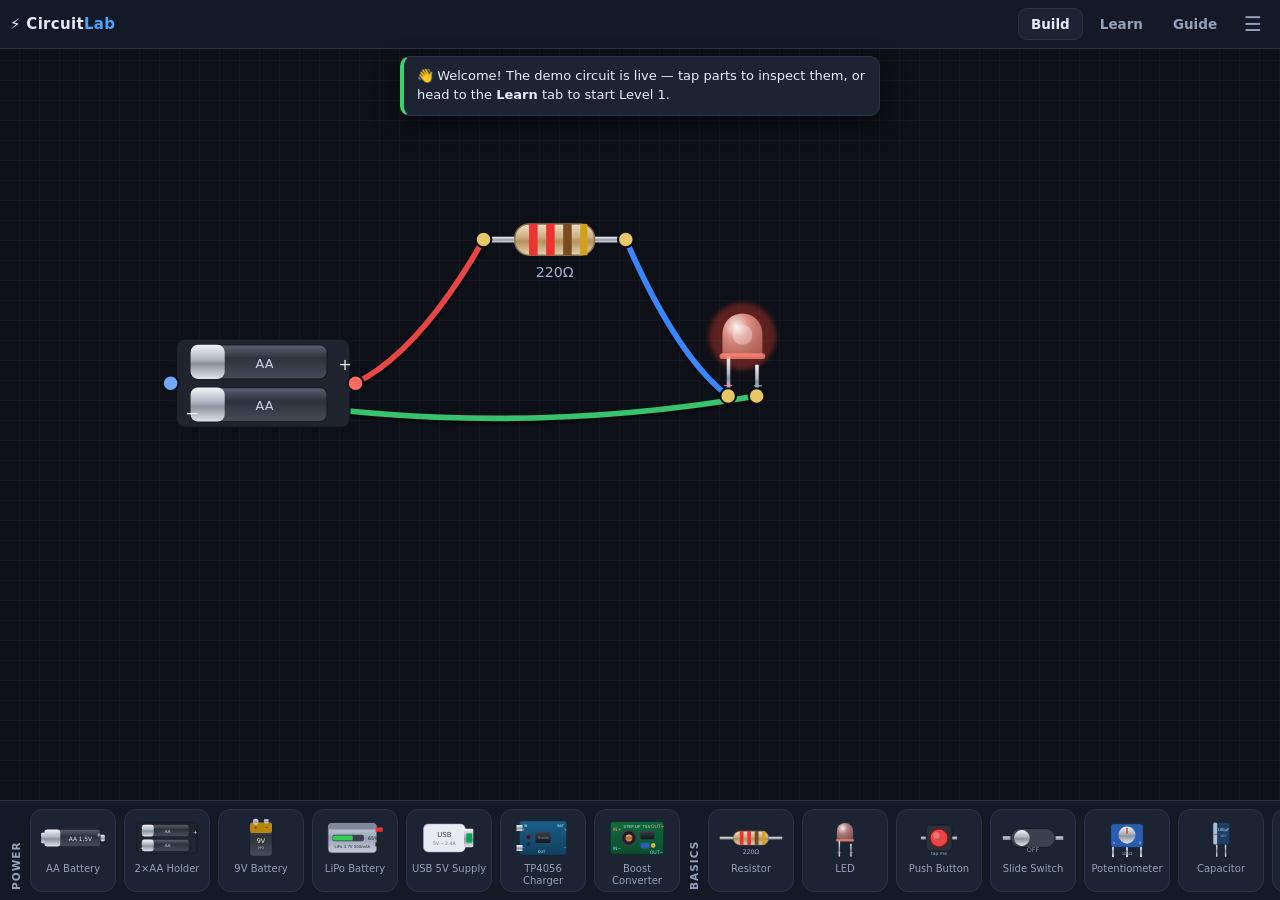
==== circuit-lab/index.html @ bd7e34fb "Add Circuit Lab: offline circuit-building PWA with real simulation and Arduino-C coding A completely" ====
<!DOCTYPE html>
<html lang="en">
<head>
<meta charset="UTF-8">
<meta name="viewport" content="width=device-width, initial-scale=1.0, maximum-scale=1.0, user-scalable=no, viewport-fit=cover">
<title>Circuit Lab — build, learn, code</title>
<meta name="description" content="Realistic circuit building sandbox with real Arduino-C coding for ESP32 & Arduino, lessons and levels. Works offline.">
<meta name="theme-color" content="#0d1017">
<link rel="manifest" href="manifest.webmanifest">
<link rel="icon" href="icon.svg" type="image/svg+xml">
<link rel="apple-touch-icon" href="icon.svg">
<style>
:root{
  --bg:#0d1017; --bg2:#141926; --bg3:#1c2333; --line:#2a3247;
  --fg:#e6ecf7; --fg2:#93a1ba; --acc:#4da3ff; --ok:#3ecf72; --warn:#f4b53f; --bad:#ff5c5c;
  --safe-b: env(safe-area-inset-bottom, 0px);
}
*{ box-sizing:border-box; -webkit-tap-highlight-color:transparent; }
html,body{ height:100%; margin:0; overflow:hidden; background:var(--bg); color:var(--fg);
  font-family:system-ui,-apple-system,'Segoe UI',Roboto,sans-serif; overscroll-behavior:none; }
button{ font:inherit; color:inherit; }

/* ---------- header ---------- */
header{ display:flex; align-items:center; gap:6px; padding:8px 10px; padding-top:calc(8px + env(safe-area-inset-top,0px));
  background:var(--bg2); border-bottom:1px solid var(--line); position:relative; z-index:30; }
.logo{ font-weight:800; font-size:15px; letter-spacing:.3px; white-space:nowrap; }
.logo span{ color:var(--acc); }
.tabs{ display:flex; gap:4px; margin-left:auto; }
.tab{ background:none; border:1px solid transparent; color:var(--fg2); padding:7px 12px; border-radius:9px; cursor:pointer; font-size:13.5px; font-weight:600; }
.tab.active{ background:var(--bg3); color:var(--fg); border-color:var(--line); }
#menuBtn{ background:none; border:none; font-size:20px; padding:4px 8px; cursor:pointer; color:var(--fg2); }
#menu{ display:none; position:absolute; right:8px; top:100%; background:var(--bg3); border:1px solid var(--line);
  border-radius:12px; padding:6px; flex-direction:column; min-width:190px; box-shadow:0 12px 30px #0009; }
#menu.open{ display:flex; }
#menu button{ background:none; border:none; text-align:left; padding:11px 12px; border-radius:8px; cursor:pointer; font-size:14px; }
#menu button:active{ background:var(--bg2); }

/* ---------- build view ---------- */
main{ position:fixed; inset:0; top:49px; display:flex; flex-direction:column; }
#view-build{ }
#canvasWrap{ flex:1; position:relative; min-height:0; }
#canvas{ width:100%; height:100%; display:block; touch-action:none;
  background:
    radial-gradient(circle at 0 0, transparent 0, transparent 100%),
    repeating-linear-gradient(0deg,transparent 0 19px, #ffffff08 19px 20px),
    repeating-linear-gradient(90deg,transparent 0 19px, #ffffff08 19px 20px),
    var(--bg); }
.part{ cursor:grab; }
.wire .whit{ fill:none; stroke:transparent; stroke-width:16; }
.wire .wvis{ fill:none; stroke-width:4; stroke-linecap:round; filter:drop-shadow(0 2px 1px #0007); }
.rubber{ fill:none; stroke:var(--acc); stroke-width:3; stroke-dasharray:7 5; pointer-events:none; }
.tdot{ stroke:#0d1017; stroke-width:1.5; }
.tdot.tpos{ fill:#ff6b5e; } .tdot.tneg{ fill:#6ea8ff; } .tdot.tsig{ fill:#e8c766; }
.tdot.hot{ animation:pulse 0.8s infinite alternate; }
.tdot.src{ fill:#fff; stroke:var(--acc); stroke-width:3; }
@keyframes pulse{ from{ r:5.5; } to{ r:9; } }
#levelChip{ position:absolute; top:10px; left:10px; display:none; align-items:center; gap:6px;
  background:var(--bg3); border:1px solid var(--line); padding:7px 12px; border-radius:999px; font-size:12.5px; font-weight:600; cursor:pointer; box-shadow:0 4px 14px #0007; }

/* selection panel */
#panel{ display:none; background:var(--bg2); border-top:1px solid var(--line); padding:8px 10px; }
#panel.open{ display:block; }
.prow{ display:flex; align-items:center; gap:8px; flex-wrap:wrap; }
.prow.props{ margin-top:6px; }
.prow b{ font-size:14px; }
.reads{ font-size:12px; color:var(--fg2); font-variant-numeric:tabular-nums; }
.spacer{ flex:1; }
.btn{ background:var(--bg3); border:1px solid var(--line); border-radius:9px; padding:8px 12px; cursor:pointer; font-size:13px; font-weight:600; }
.btn:active{ transform:translateY(1px); }
.btn.accent{ background:#17395e; border-color:#265a8f; }
.btn.danger{ background:#3d1a1f; border-color:#6e2a33; }
.btn.ok{ background:#143d26; border-color:#25693f; }
.btn.active{ background:var(--acc); color:#04121f; }
label{ display:flex; align-items:center; gap:6px; font-size:13px; color:var(--fg2); }
label.grow{ flex:1; min-width:150px; }
label.grow input[type=range]{ flex:1; }
select,input[type=range]{ accent-color:var(--acc); background:var(--bg3); color:var(--fg); border:1px solid var(--line); border-radius:8px; padding:6px; font-size:13px; }

/* parts tray */
#tray{ display:flex; gap:8px; overflow-x:auto; padding:8px 10px calc(8px + var(--safe-b)); background:var(--bg2);
  border-top:1px solid var(--line); align-items:stretch; scrollbar-width:thin; }
.traycat{ display:flex; align-items:center; color:var(--fg2); font-size:10.5px; font-weight:700; text-transform:uppercase;
  letter-spacing:.1em; writing-mode:vertical-rl; transform:rotate(180deg); padding:2px 0; flex:none; }
.traybtn{ flex:none; width:86px; background:var(--bg3); border:1px solid var(--line); border-radius:12px; padding:6px 4px 5px;
  display:flex; flex-direction:column; align-items:center; gap:3px; cursor:pointer; }
.traybtn:active{ border-color:var(--acc); }
.traybtn svg{ width:70px; height:44px; }
.traybtn span{ font-size:10px; color:var(--fg2); line-height:1.15; text-align:center; }

/* ---------- learn ---------- */
#view-learn,#view-guide{ overflow-y:auto; padding:14px 14px calc(20px + var(--safe-b)); -webkit-overflow-scrolling:touch; }
.unit{ font-size:11.5px; font-weight:800; text-transform:uppercase; letter-spacing:.12em; color:var(--fg2); margin:20px 2px 8px; }
.level{ display:flex; align-items:center; gap:10px; width:100%; background:var(--bg2); border:1px solid var(--line);
  border-radius:12px; padding:13px 14px; margin-bottom:8px; cursor:pointer; font-size:14.5px; }
.level.done{ border-color:#1f5c37; }
.level .ltitle{ font-weight:600; }
.level .chev{ margin-left:auto; color:var(--fg2); }
.project{ background:var(--bg2); border:1px solid var(--line); border-radius:12px; padding:12px 14px; margin-bottom:8px; }
.project p{ margin:6px 0 0; color:var(--fg2); font-size:13.5px; line-height:1.5; }
.diff{ font-size:11px; color:var(--warn); border:1px solid #5c4713; border-radius:99px; padding:2px 8px; margin-left:6px; }
#levelDetail h2{ margin:14px 0 10px; }
.goal{ display:flex; gap:10px; background:#132036; border:1px solid #234; border-radius:12px; padding:12px; font-size:14px; }
.lbody{ font-size:14.5px; line-height:1.6; color:#cfd9ea; }
.lbody pre{ background:#0a0d13; border:1px solid var(--line); border-radius:10px; padding:12px; overflow-x:auto; font-size:12.5px; line-height:1.5; color:#9fd4ff; }
.lbody code{ background:#0a0d13; padding:1px 5px; border-radius:5px; font-size:.92em; color:#9fd4ff; }
.lbtns{ display:flex; gap:8px; margin:12px 0; }
.hint{ background:#332a12; border:1px solid #5c4713; border-radius:10px; padding:11px 13px; font-size:13.5px; }

/* ---------- guide ---------- */
.gcard{ display:flex; gap:12px; background:var(--bg2); border:1px solid var(--line); border-radius:14px; padding:13px; margin-bottom:10px; }
.gpic{ flex:none; width:110px; display:flex; align-items:flex-start; }
.gpic svg{ width:110px; max-height:110px; }
.gtxt h3{ margin:0 0 6px; font-size:15px; }
.infotext{ font-size:13.5px; line-height:1.55; color:#cfd9ea; }
.infotext code{ background:#0a0d13; padding:1px 5px; border-radius:5px; color:#9fd4ff; }
.gadd{ margin-top:8px; }
@media (max-width:520px){ .gcard{ flex-direction:column; } .gpic{ width:100%; justify-content:center; } }

/* ---------- modal ---------- */
#modal{ display:none; position:fixed; inset:0; background:#000a; z-index:60; align-items:flex-end; justify-content:center; }
#modal.open{ display:flex; }
.sheet{ background:var(--bg2); border:1px solid var(--line); border-radius:18px 18px 0 0; max-width:640px; width:100%;
  max-height:82vh; overflow-y:auto; padding:16px 18px calc(18px + var(--safe-b)); position:relative; }
.sheet h2{ margin:2px 40px 10px 0; font-size:18px; }
#modalClose{ position:absolute; top:10px; right:10px; background:var(--bg3); border:1px solid var(--line); border-radius:99px;
  width:34px; height:34px; font-size:16px; cursor:pointer; }
.preview{ display:flex; justify-content:center; background:#0a0d13; border:1px solid var(--line); border-radius:12px; padding:12px; margin-bottom:12px; }
.preview svg{ max-width:220px; max-height:130px; }

/* ---------- code editor ---------- */
#editor{ display:none; position:fixed; inset:0; z-index:70; background:var(--bg); flex-direction:column; }
#editor.open{ display:flex; }
.edhead{ display:flex; align-items:center; gap:8px; padding:10px 12px; padding-top:calc(10px + env(safe-area-inset-top,0px)); background:var(--bg2); border-bottom:1px solid var(--line); }
.edhead b{ font-size:14px; }
#edCode{ flex:1.4; min-height:0; background:#0a0d13; color:#d8e6ff; border:none; outline:none; resize:none;
  font-family:ui-monospace,'SF Mono',Menlo,Consolas,monospace; font-size:13px; line-height:1.55; padding:12px; white-space:pre; }
.edbar{ display:flex; align-items:center; gap:8px; padding:8px 12px; background:var(--bg2); border-top:1px solid var(--line); flex-wrap:wrap; }
.st{ font-size:12.5px; color:var(--fg2); }
.st.run{ color:var(--ok); } .st.err{ color:var(--bad); }
#edSerial{ flex:1; min-height:0; background:#06080c; color:#7ddc8f; font-family:ui-monospace,Menlo,Consolas,monospace;
  font-size:12px; line-height:1.5; padding:10px 12px calc(10px + var(--safe-b)); margin:0; overflow-y:auto; white-space:pre-wrap; border-top:1px solid var(--line); }

/* ---------- toasts ---------- */
#toasts{ position:fixed; left:50%; transform:translateX(-50%); top:calc(56px + env(safe-area-inset-top,0px)); z-index:80;
  display:flex; flex-direction:column; gap:6px; width:min(94vw,480px); pointer-events:none; }
.toast{ background:var(--bg3); border:1px solid var(--line); border-left:4px solid var(--acc); border-radius:10px;
  padding:10px 13px; font-size:13px; line-height:1.45; opacity:0; transform:translateY(-8px); transition:.3s; box-shadow:0 8px 24px #0008; }
.toast.show{ opacity:1; transform:none; }
.toast.warn{ border-left-color:var(--warn); }
.toast.danger{ border-left-color:var(--bad); }
.toast.ok{ border-left-color:var(--ok); }
</style>
</head>
<body>
<svg id="svgdefs" width="0" height="0" style="position:absolute"><defs></defs></svg>

<header>
  <div class="logo">⚡ Circuit<span>Lab</span></div>
  <nav class="tabs">
    <button class="tab active" data-tab="build">Build</button>
    <button class="tab" data-tab="learn">Learn</button>
    <button class="tab" data-tab="guide">Guide</button>
  </nav>
  <button id="menuBtn" aria-label="menu">☰</button>
  <div id="menu">
    <button id="mSound">🔇 Sound: off</button>
    <button id="mDemo">✨ Load demo circuit</button>
    <button id="mClear">🗑 Clear circuit</button>
    <button id="mInstall">📱 Install on phone</button>
  </div>
</header>

<main id="view-build">
  <div id="canvasWrap">
    <svg id="canvas" xmlns="http://www.w3.org/2000/svg"><defs id="canvasDefs"></defs><g id="scene"></g></svg>
    <div id="levelChip"></div>
  </div>
  <div id="panel"></div>
  <div id="tray"></div>
</main>

<main id="view-learn" style="display:none">
  <div id="learnList"></div>
  <div id="levelDetail" style="display:none"></div>
</main>

<main id="view-guide" style="display:none">
  <div id="guideList"></div>
</main>

<div id="modal"><div class="sheet"><button id="modalClose">✕</button><div id="modalBody"></div></div></div>

<div id="editor">
  <div class="edhead">
    <b id="edTitle">Code</b>
    <span class="st" id="edStatus">ready</span>
    <span class="spacer" style="flex:1"></span>
    <button class="btn" id="edClose">✕ Close</button>
  </div>
  <textarea id="edCode" spellcheck="false" autocapitalize="off" autocomplete="off" autocorrect="off"></textarea>
  <div class="edbar">
    <button class="btn ok" id="edRun">▶ Upload &amp; Run</button>
    <button class="btn danger" id="edStop">■ Stop</button>
    <select id="edExamples"><option value="">Examples…</option>
      <option>Blink</option><option>Built-in LED</option><option>Button → LED</option><option>Fade (PWM)</option>
      <option>Analog read</option><option>Serial counter</option><option>Alarm</option></select>
    <span class="spacer" style="flex:1"></span>
    <button class="btn" id="edClear">Clear serial</button>
  </div>
  <pre id="edSerial"></pre>
</div>

<div id="toasts"></div>

<script src="parts.js"></script>
<script src="sim.js"></script>
<script src="code.js"></script>
<script src="learn.js"></script>
<script src="app.js"></script>
</body>
</html>
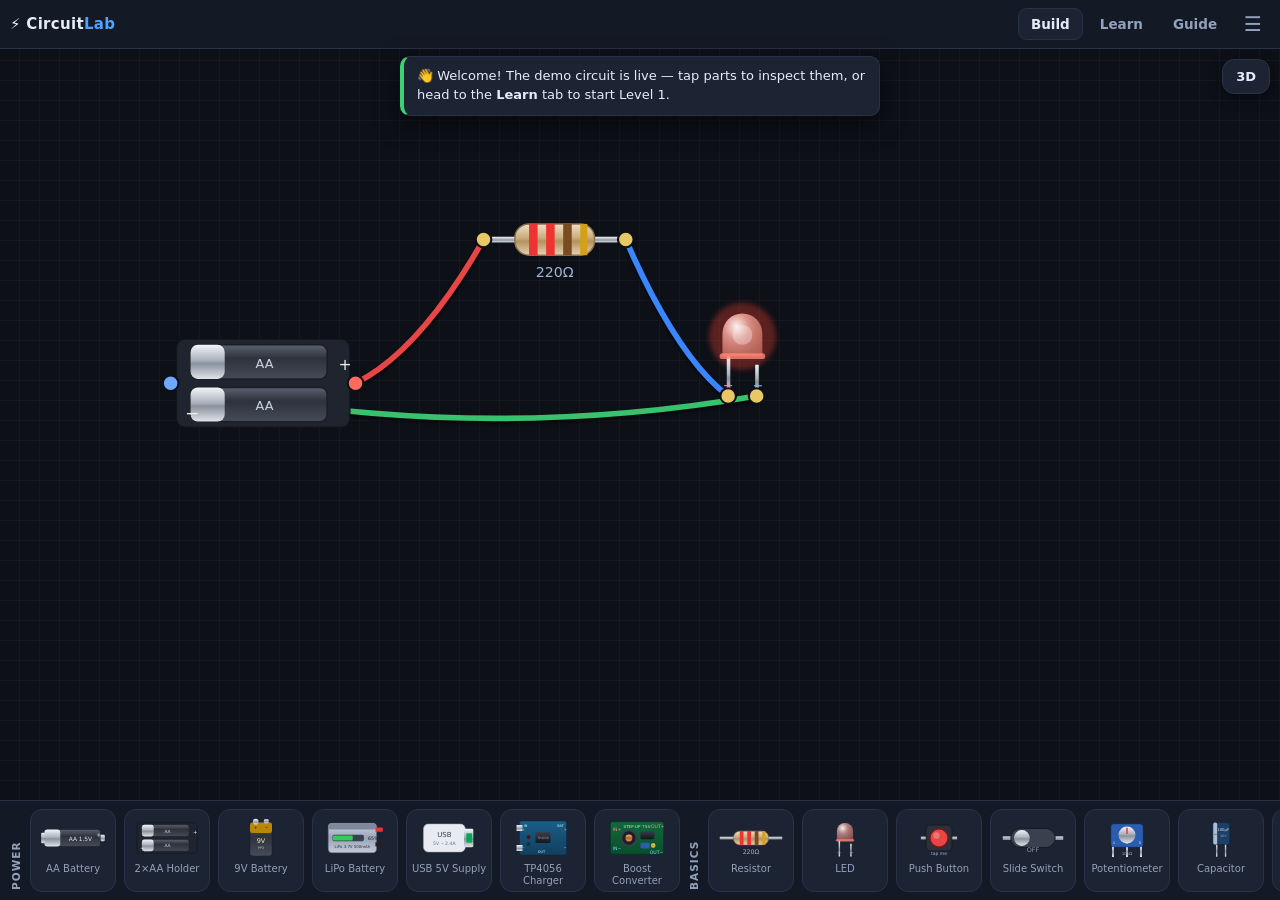
==== commit 4878bd97: "Circuit Lab v2: editable wires, breadboard, working perfboard with solder view, 3D tilt, wireless do" ====
--- a/circuit-lab/index.html
+++ b/circuit-lab/index.html
@@ -56,6 +56,29 @@
 @keyframes pulse{ from{ r:5.5; } to{ r:9; } }
 #levelChip{ position:absolute; top:10px; left:10px; display:none; align-items:center; gap:6px;
   background:var(--bg3); border:1px solid var(--line); padding:7px 12px; border-radius:999px; font-size:12.5px; font-weight:600; cursor:pointer; box-shadow:0 4px 14px #0007; }
+#btn3d{ position:absolute; top:10px; right:10px; background:var(--bg3); border:1px solid var(--line); color:var(--fg);
+  border-radius:12px; padding:9px 13px; font-size:13px; font-weight:800; cursor:pointer; box-shadow:0 4px 14px #0007; }
+#btn3d.active{ background:var(--acc); color:#04121f; border-color:var(--acc); }
+#canvas.tilted .part{ filter:drop-shadow(0 10px 6px rgba(0,0,0,.45)); }
+
+/* wire editing */
+.wjoint{ fill:#4da3ff; stroke:#0d1017; stroke-width:2; cursor:grab; }
+.wjoint.wghost{ fill:#4da3ff55; stroke:#4da3ff; stroke-dasharray:3 3; stroke-width:1.5; }
+.wjoint.wend{ fill:#fff; stroke:#4da3ff; stroke-width:3; }
+.swatch{ width:26px; height:26px; border-radius:99px; border:2px solid transparent; cursor:pointer; }
+.swatch.on{ border-color:#fff; }
+
+/* wireless connection glow */
+.linkdot{ fill:none; stroke:#3ecf72; stroke-width:2.5; pointer-events:none; opacity:.9; }
+.linkdot.inhole{ stroke:#3ecf72aa; stroke-width:2; }
+
+/* solder view */
+#solder{ display:none; position:fixed; inset:0; z-index:70; background:#151009; flex-direction:column; }
+#solder.open{ display:flex; }
+.solderhint{ padding:8px 14px; font-size:12.5px; color:#d8b985; background:#1d1509; border-bottom:1px solid #33260f; line-height:1.45; }
+#solderSvg{ flex:1; min-height:0; width:100%; touch-action:none; }
+.strace{ cursor:pointer; }
+.spad{ cursor:crosshair; }
 
 /* selection panel */
 #panel{ display:none; background:var(--bg2); border-top:1px solid var(--line); padding:8px 10px; }
@@ -117,7 +140,11 @@
 @media (max-width:520px){ .gcard{ flex-direction:column; } .gpic{ width:100%; justify-content:center; } }
 
 /* ---------- modal ---------- */
-#modal{ display:none; position:fixed; inset:0; background:#000a; z-index:60; align-items:flex-end; justify-content:center; }
+#modal{ display:none; position:fixed; inset:0; background:#000a; z-index:90; align-items:flex-end; justify-content:center; }
+.xp{ width:100%; border-collapse:collapse; font-size:12.5px; margin:8px 0; }
+.xp td{ border-top:1px solid var(--line); padding:7px 8px; vertical-align:top; line-height:1.5; }
+.xp td:first-child{ font-family:ui-monospace,Menlo,Consolas,monospace; color:#9fd4ff; white-space:pre-wrap; width:38%; }
+.infotext h3{ margin:14px 0 4px; font-size:14px; }
 #modal.open{ display:flex; }
 .sheet{ background:var(--bg2); border:1px solid var(--line); border-radius:18px 18px 0 0; max-width:640px; width:100%;
   max-height:82vh; overflow-y:auto; padding:16px 18px calc(18px + var(--safe-b)); position:relative; }
@@ -174,6 +201,7 @@
   <div id="canvasWrap">
     <svg id="canvas" xmlns="http://www.w3.org/2000/svg"><defs id="canvasDefs"></defs><g id="scene"></g></svg>
     <div id="levelChip"></div>
+    <button id="btn3d" title="Tilt the workbench">3D</button>
   </div>
   <div id="panel"></div>
   <div id="tray"></div>
@@ -189,6 +217,17 @@
 </main>
 
 <div id="modal"><div class="sheet"><button id="modalClose">✕</button><div id="modalBody"></div></div></div>
+
+<div id="solder">
+  <div class="edhead">
+    <b>🔁 Copper side — soldering</b>
+    <span class="st" id="solderCount"></span>
+    <span class="spacer" style="flex:1"></span>
+    <button class="btn ok" id="solderClose">✓ Done</button>
+  </div>
+  <div class="solderhint">Drag from pad to pad to lay a solder trace. Tap a trace to remove it. Silver pins = component legs poking through from the front.</div>
+  <svg id="solderSvg" xmlns="http://www.w3.org/2000/svg"></svg>
+</div>
 
 <div id="editor">
   <div class="edhead">
@@ -204,6 +243,7 @@
     <select id="edExamples"><option value="">Examples…</option>
       <option>Blink</option><option>Built-in LED</option><option>Button → LED</option><option>Fade (PWM)</option>
       <option>Analog read</option><option>Serial counter</option><option>Alarm</option></select>
+    <button class="btn" id="edRef">📖 Reference</button>
     <span class="spacer" style="flex:1"></span>
     <button class="btn" id="edClear">Clear serial</button>
   </div>
